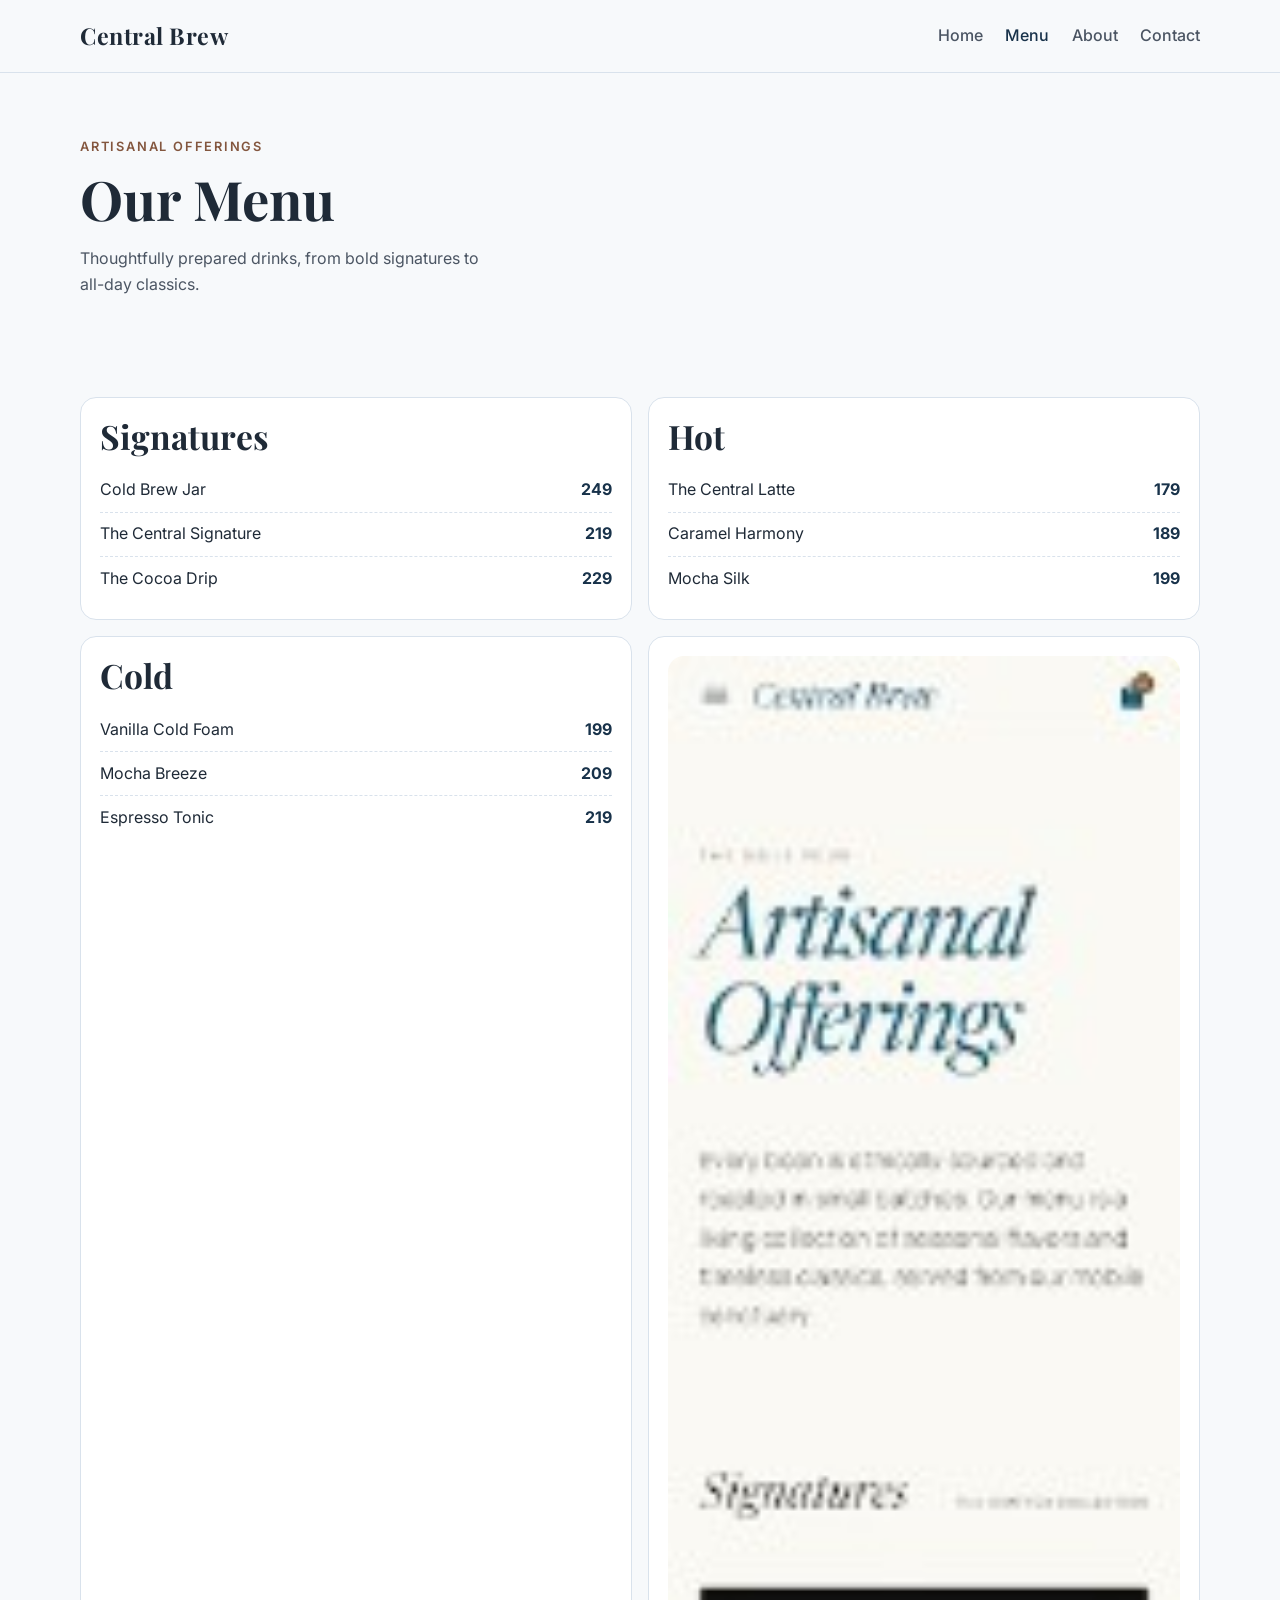
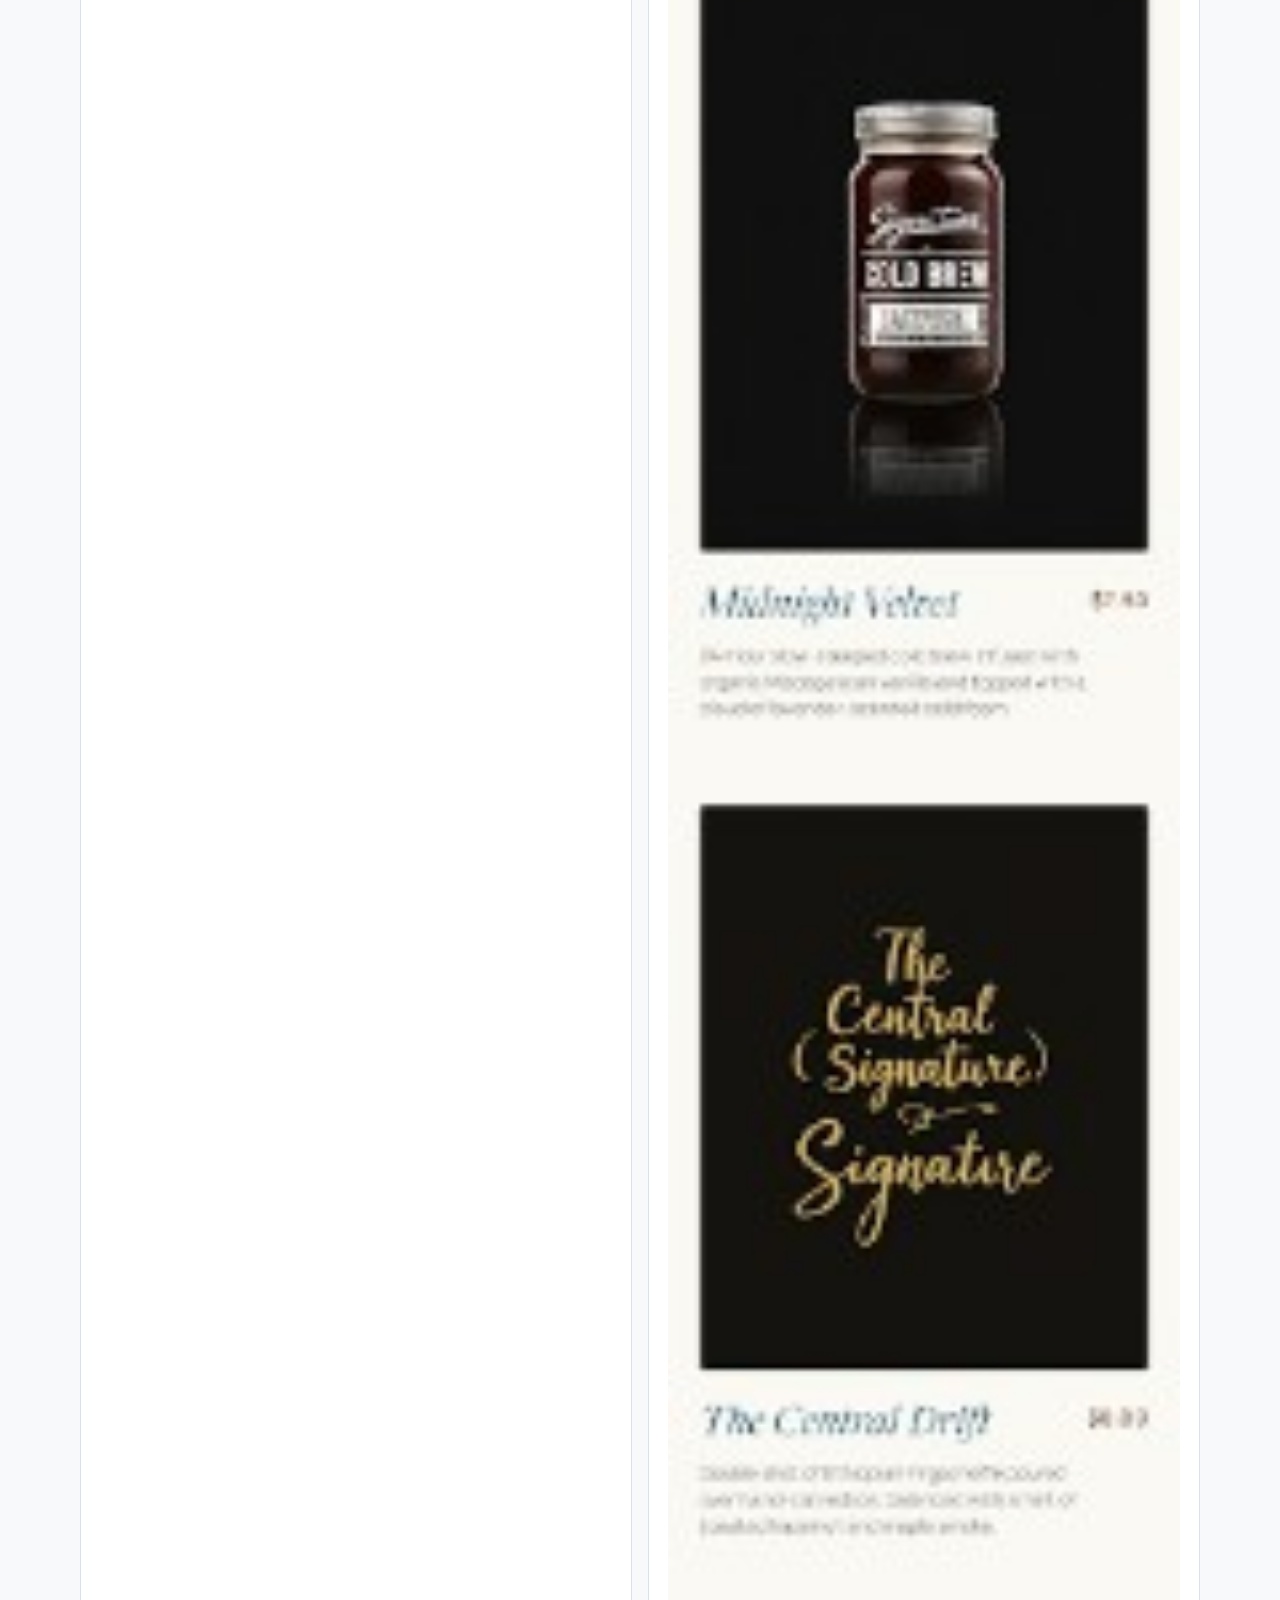
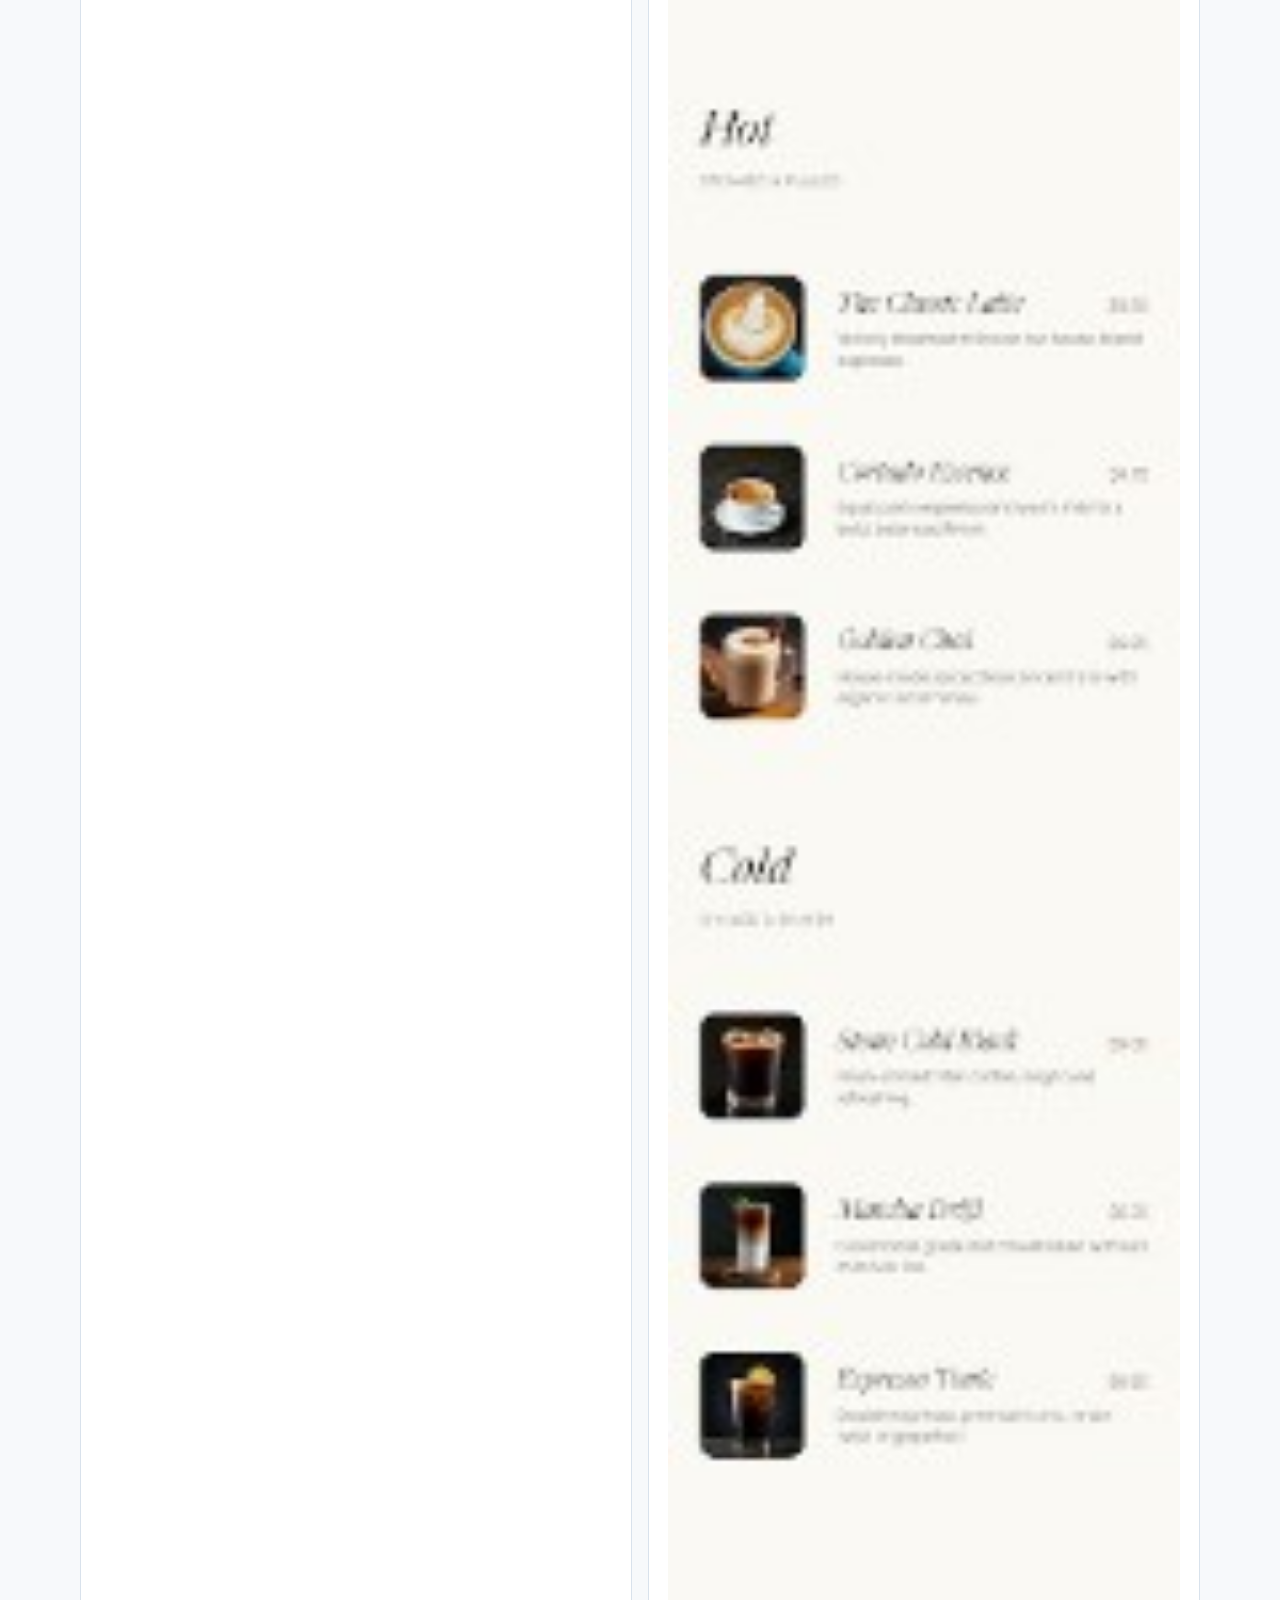
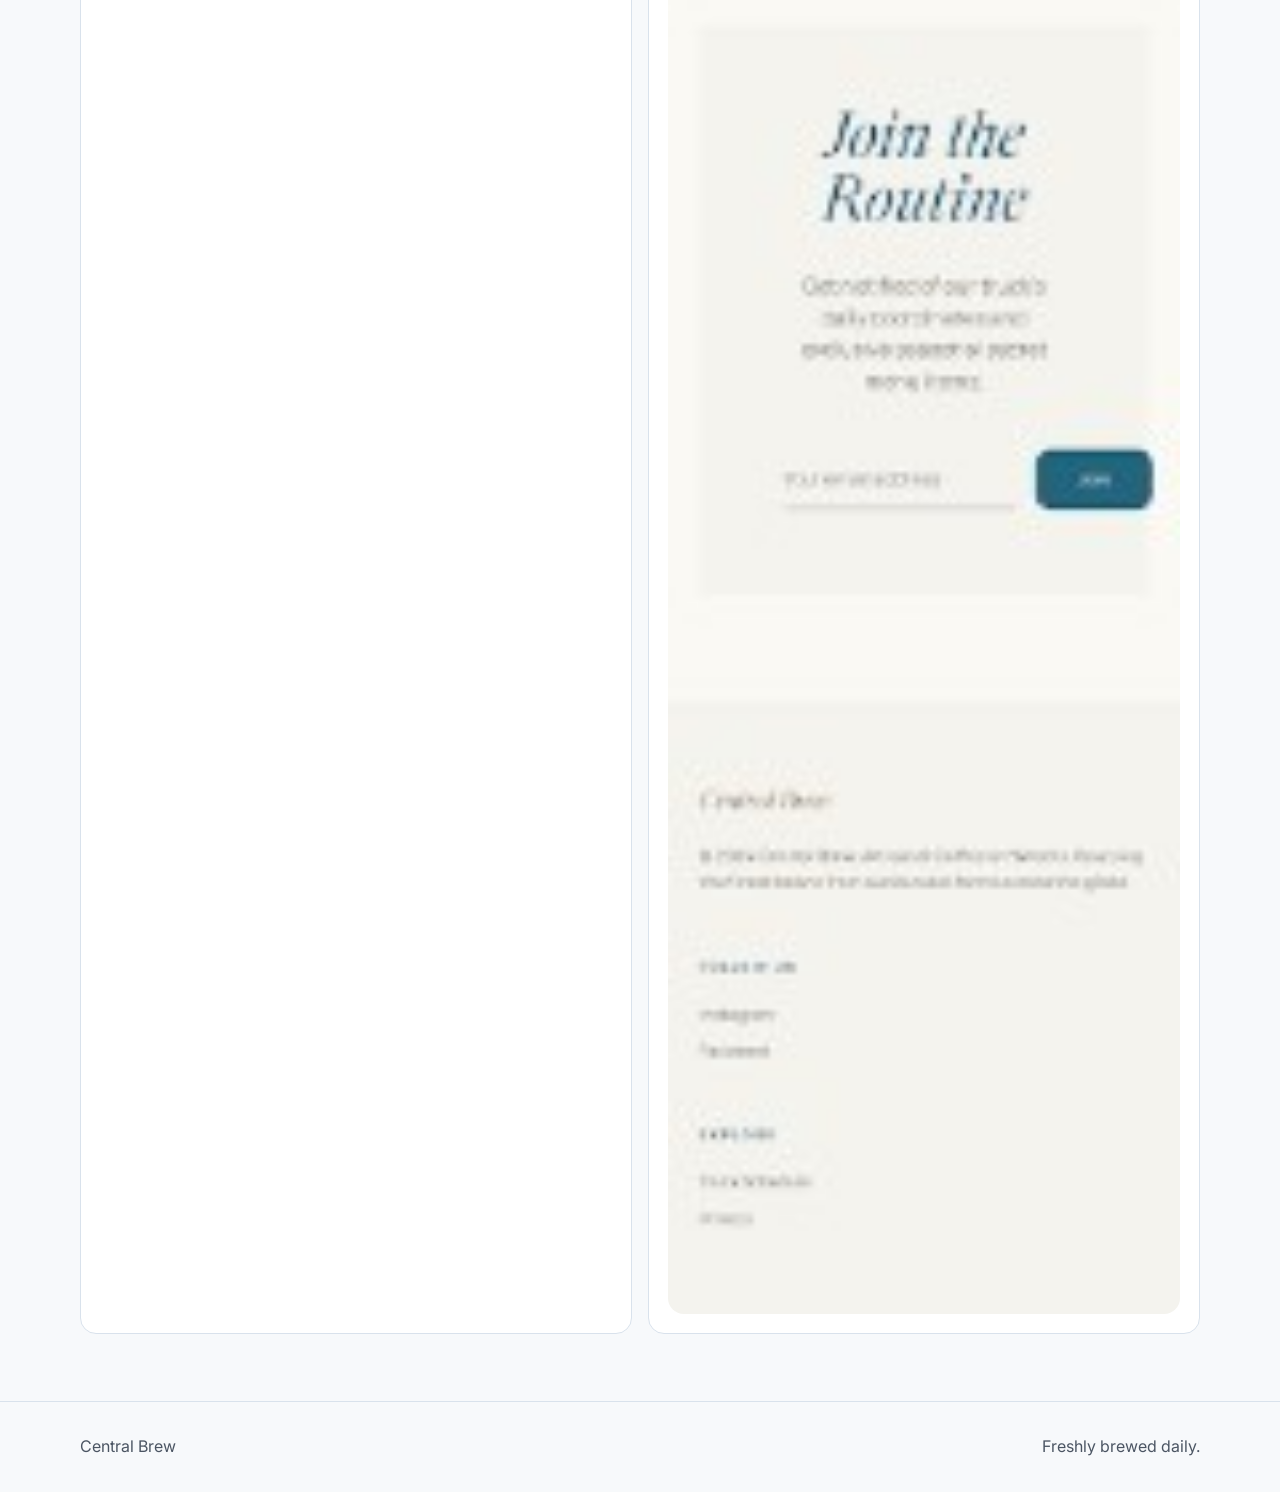
==== menu.html @ 84a4341a "Initial commit" ====
<!DOCTYPE html>
<html lang="en">
  <head>
    <meta charset="UTF-8" />
    <meta name="viewport" content="width=device-width, initial-scale=1.0" />
    <meta name="description" content="Central Brew menu with signatures, hot and cold coffee." />
    <title>Central Brew | Menu</title>
    <link rel="preconnect" href="https://fonts.googleapis.com" />
    <link rel="preconnect" href="https://fonts.gstatic.com" crossorigin />
    <link
      href="https://fonts.googleapis.com/css2?family=Playfair+Display:wght@500;700&family=Inter:wght@400;500;600;700&display=swap"
      rel="stylesheet"
    />
    <link rel="stylesheet" href="assets/css/styles.css" />
  </head>
  <body>
    <header class="site-header">
      <div class="container nav-wrap">
        <a class="brand" href="index.html">Central Brew</a>
        <button class="nav-toggle" aria-label="Toggle menu" aria-expanded="false">
          <span></span><span></span><span></span>
        </button>
        <nav class="site-nav" aria-label="Main navigation">
          <a href="index.html">Home</a>
          <a href="menu.html">Menu</a>
          <a href="about.html">About</a>
          <a href="contact.html">Contact</a>
        </nav>
      </div>
    </header>

    <main class="page-main">
      <section class="section">
        <div class="container">
          <p class="eyebrow">Artisanal Offerings</p>
          <h1 class="page-title">Our Menu</h1>
          <p class="lead narrow">
            Thoughtfully prepared drinks, from bold signatures to all-day classics.
          </p>
        </div>
      </section>

      <section class="section menu-section">
        <div class="container two-col">
          <article class="menu-card">
            <h2>Signatures</h2>
            <ul>
              <li><span>Cold Brew Jar</span><strong>249</strong></li>
              <li><span>The Central Signature</span><strong>219</strong></li>
              <li><span>The Cocoa Drip</span><strong>229</strong></li>
            </ul>
          </article>
          <article class="menu-card">
            <h2>Hot</h2>
            <ul>
              <li><span>The Central Latte</span><strong>179</strong></li>
              <li><span>Caramel Harmony</span><strong>189</strong></li>
              <li><span>Mocha Silk</span><strong>199</strong></li>
            </ul>
          </article>
          <article class="menu-card">
            <h2>Cold</h2>
            <ul>
              <li><span>Vanilla Cold Foam</span><strong>199</strong></li>
              <li><span>Mocha Breeze</span><strong>209</strong></li>
              <li><span>Espresso Tonic</span><strong>219</strong></li>
            </ul>
          </article>
          <article class="menu-card image-card">
            <img src="assets/images/menu-reference.png" alt="Central Brew menu style reference" />
          </article>
        </div>
      </section>
    </main>

    <footer class="site-footer">
      <div class="container footer-wrap">
        <p>Central Brew</p>
        <p>Freshly brewed daily.</p>
      </div>
    </footer>

    <script src="assets/js/main.js"></script>
  </body>
</html>
---- assets/css/styles.css ----
:root {
  --bg: #f7f9fb;
  --surface: #ffffff;
  --muted-surface: #edf3f8;
  --text: #1f2a37;
  --text-soft: #4b5563;
  --primary: #18324a;
  --primary-strong: #0f2436;
  --accent: #83563e;
  --border: #d9e2ec;
  --radius: 16px;
  --shadow: 0 10px 30px rgba(16, 24, 40, 0.08);
}

*,
*::before,
*::after {
  box-sizing: border-box;
}

html,
body {
  margin: 0;
  padding: 0;
}

body {
  font-family: "Inter", sans-serif;
  background: var(--bg);
  color: var(--text);
  line-height: 1.6;
}

img {
  max-width: 100%;
  display: block;
  border-radius: var(--radius);
}

a {
  color: inherit;
  text-decoration: none;
}

.container {
  width: min(1120px, 92%);
  margin-inline: auto;
}

.site-header {
  position: sticky;
  top: 0;
  z-index: 10;
  background: rgba(247, 249, 251, 0.95);
  border-bottom: 1px solid var(--border);
  backdrop-filter: blur(8px);
}

.nav-wrap {
  min-height: 72px;
  display: flex;
  align-items: center;
  justify-content: space-between;
  gap: 1rem;
}

.brand {
  font-family: "Playfair Display", serif;
  font-size: 1.45rem;
  font-weight: 700;
  letter-spacing: 0.5px;
}

.site-nav {
  display: flex;
  align-items: center;
  gap: 1.4rem;
}

.site-nav a {
  color: var(--text-soft);
  font-weight: 500;
  transition: color 0.2s ease;
}

.site-nav a:hover,
.site-nav a.active {
  color: var(--primary);
}

.nav-toggle {
  display: none;
  background: transparent;
  border: 0;
  padding: 0.2rem;
  cursor: pointer;
}

.nav-toggle span {
  width: 24px;
  height: 2px;
  background: var(--text);
  display: block;
  margin: 5px 0;
}

.hero {
  padding: 5rem 0 3rem;
}

.hero-grid {
  display: grid;
  grid-template-columns: 1.1fr 1fr;
  gap: 2rem;
  align-items: center;
}

.eyebrow {
  text-transform: uppercase;
  letter-spacing: 0.14em;
  color: var(--accent);
  font-weight: 600;
  font-size: 0.8rem;
  margin-bottom: 0.65rem;
}

h1,
h2,
h3 {
  font-family: "Playfair Display", serif;
  line-height: 1.15;
  margin: 0 0 0.8rem;
}

h1 {
  font-size: clamp(2rem, 5vw, 3.4rem);
}

h2 {
  font-size: clamp(1.5rem, 3.5vw, 2.1rem);
}

h3 {
  font-size: 1.2rem;
}

.lead {
  color: var(--text-soft);
  max-width: 52ch;
}

.narrow {
  max-width: 40ch;
}

.actions {
  display: flex;
  gap: 0.8rem;
  margin-top: 1.4rem;
  flex-wrap: wrap;
}

.btn {
  display: inline-block;
  padding: 0.72rem 1.2rem;
  border-radius: 999px;
  font-weight: 600;
  border: 1px solid transparent;
}

.btn-primary {
  background: var(--primary);
  color: #ffffff;
}

.btn-primary:hover {
  background: var(--primary-strong);
}

.btn-secondary {
  border-color: var(--border);
  color: var(--text);
  background: var(--surface);
}

.hero-media img {
  box-shadow: var(--shadow);
  aspect-ratio: 4 / 5;
  object-fit: cover;
}

.section {
  padding: 2rem 0 3.2rem;
}

.muted {
  background: var(--muted-surface);
}

.card-grid {
  display: grid;
  gap: 1rem;
}

.card-grid.three {
  grid-template-columns: repeat(3, minmax(0, 1fr));
}

.card {
  background: var(--surface);
  border: 1px solid var(--border);
  border-radius: var(--radius);
  padding: 1rem;
  box-shadow: var(--shadow);
  transition: transform 0.3s ease, box-shadow 0.3s ease;
}

.card p {
  margin: 0;
  color: var(--text-soft);
}

.card:hover {
  transform: translateY(-4px);
  box-shadow: 0 14px 34px rgba(16, 24, 40, 0.14);
}

.card img {
  margin-bottom: 0.8rem;
  width: 100%;
  aspect-ratio: 4 / 3;
  object-fit: cover;
}

.split {
  display: grid;
  gap: 1.4rem;
  grid-template-columns: 1fr 1fr;
  align-items: center;
}

.split.reverse {
  grid-template-columns: 1fr 1fr;
}

.text-link {
  color: var(--primary);
  font-weight: 600;
}

.page-main {
  padding-top: 1.2rem;
}

.page-title {
  margin-bottom: 0.5rem;
}

.two-col {
  display: grid;
  grid-template-columns: repeat(2, minmax(0, 1fr));
  gap: 1rem;
}

.menu-card {
  background: var(--surface);
  border: 1px solid var(--border);
  border-radius: var(--radius);
  padding: 1.2rem;
  transition: transform 0.28s ease, box-shadow 0.28s ease;
}

.menu-card:hover {
  transform: translateY(-3px);
  box-shadow: 0 12px 28px rgba(16, 24, 40, 0.12);
}

.menu-card ul {
  list-style: none;
  margin: 0;
  padding: 0;
}

.menu-card li {
  display: flex;
  justify-content: space-between;
  align-items: baseline;
  gap: 1rem;
  padding: 0.55rem 0;
  border-bottom: 1px dashed var(--border);
}

.menu-card li:last-child {
  border-bottom: 0;
}

.menu-card strong {
  color: var(--primary);
}

.image-card {
  display: flex;
  align-items: center;
  justify-content: center;
}

.image-card img {
  width: 100%;
  object-fit: contain;
}

.contact-list li {
  display: grid;
  grid-template-columns: 120px 1fr;
  align-items: start;
}

.contact-list span {
  font-weight: 600;
}

.contact-list p {
  margin: 0;
}

.map-placeholder {
  margin-top: 1rem;
  padding: 1.2rem;
  background: var(--surface);
  border: 1px dashed var(--border);
  border-radius: var(--radius);
}

.site-footer {
  border-top: 1px solid var(--border);
  padding: 1rem 0;
  margin-top: 1rem;
}

.footer-wrap {
  display: flex;
  justify-content: space-between;
  gap: 1rem;
  flex-wrap: wrap;
  color: var(--text-soft);
}

.reveal {
  opacity: 0;
  transform: translateY(20px);
  transition: opacity 0.6s ease, transform 0.6s ease;
}

.reveal.is-visible {
  opacity: 1;
  transform: translateY(0);
}

@media (prefers-reduced-motion: reduce) {
  .reveal,
  .card,
  .menu-card {
    transition: none;
    transform: none;
    opacity: 1;
  }
}

@media (max-width: 900px) {
  .hero-grid,
  .split,
  .split.reverse,
  .card-grid.three,
  .two-col {
    grid-template-columns: 1fr;
  }
}

@media (max-width: 760px) {
  .nav-toggle {
    display: block;
  }

  .site-nav {
    position: absolute;
    inset: 72px 0 auto;
    background: var(--surface);
    border-bottom: 1px solid var(--border);
    padding: 0.8rem 4%;
    flex-direction: column;
    align-items: flex-start;
    display: none;
  }

  .site-nav.open {
    display: flex;
  }
}
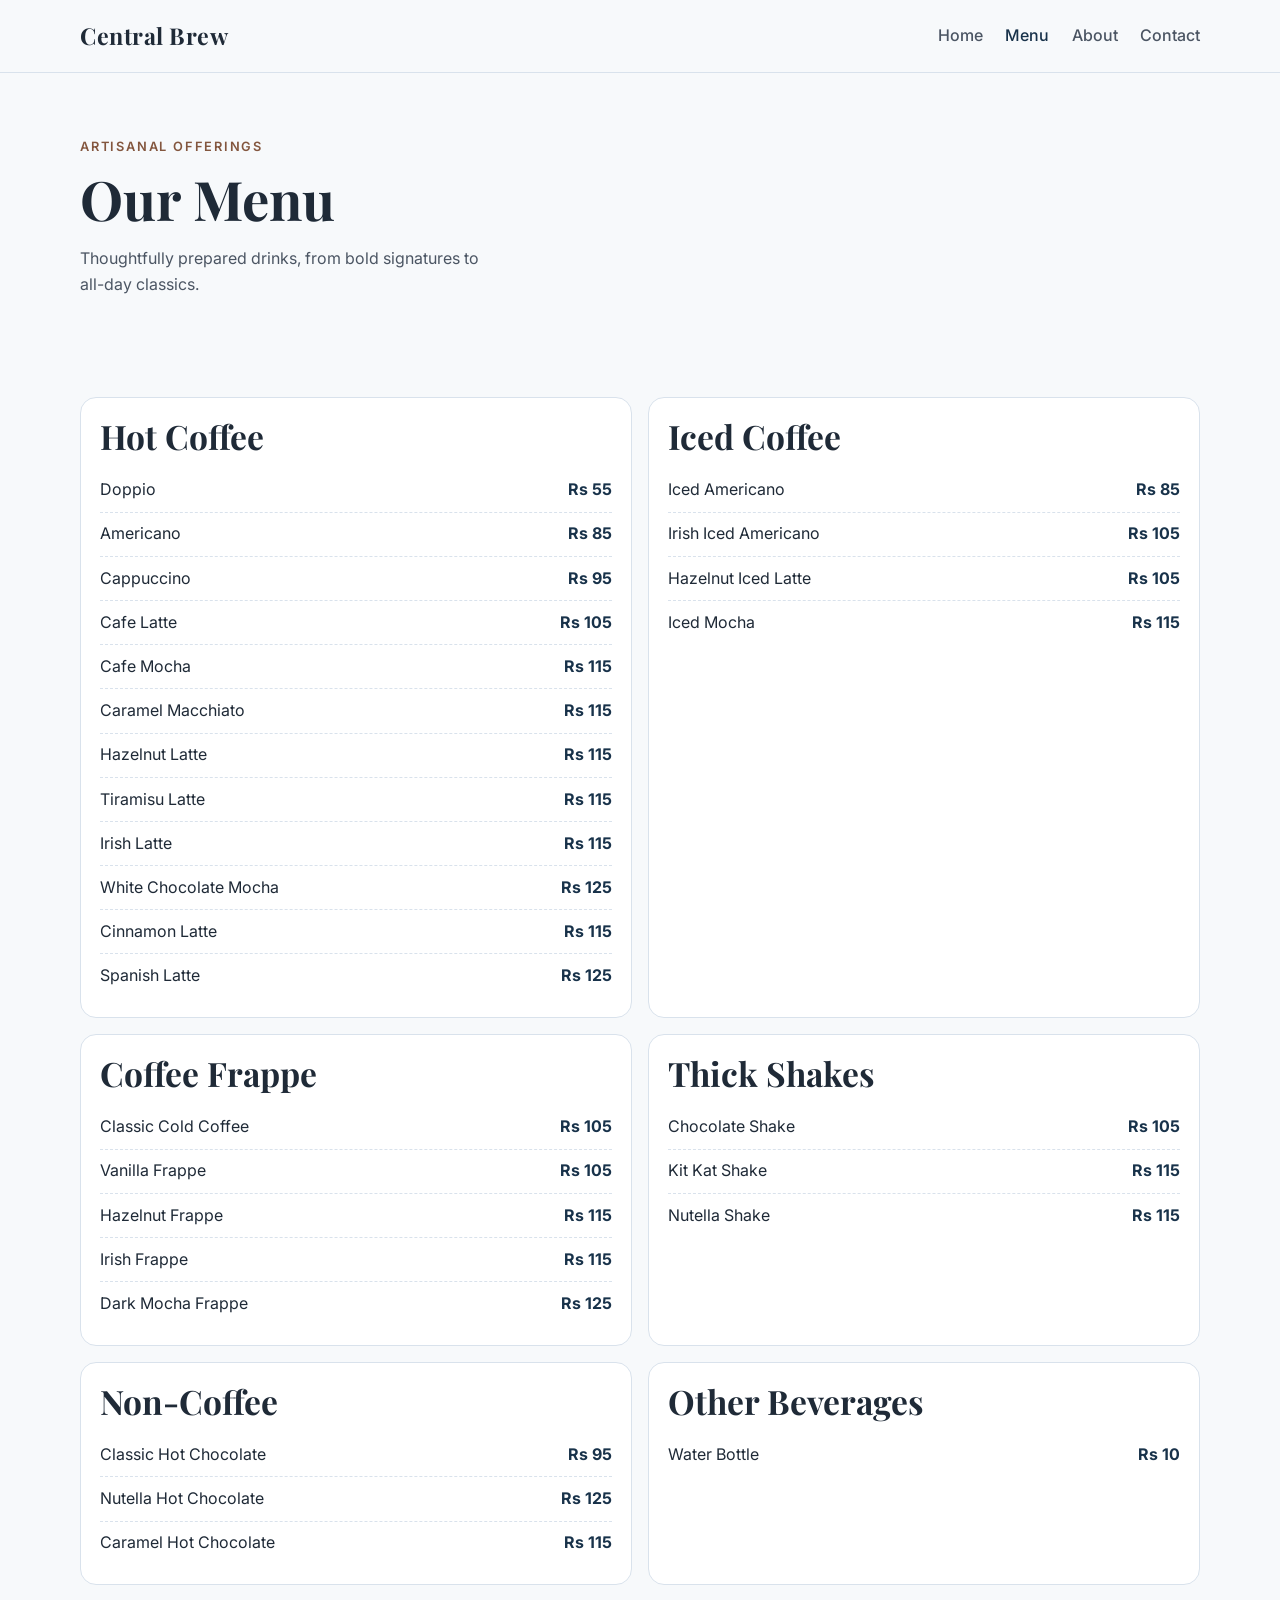
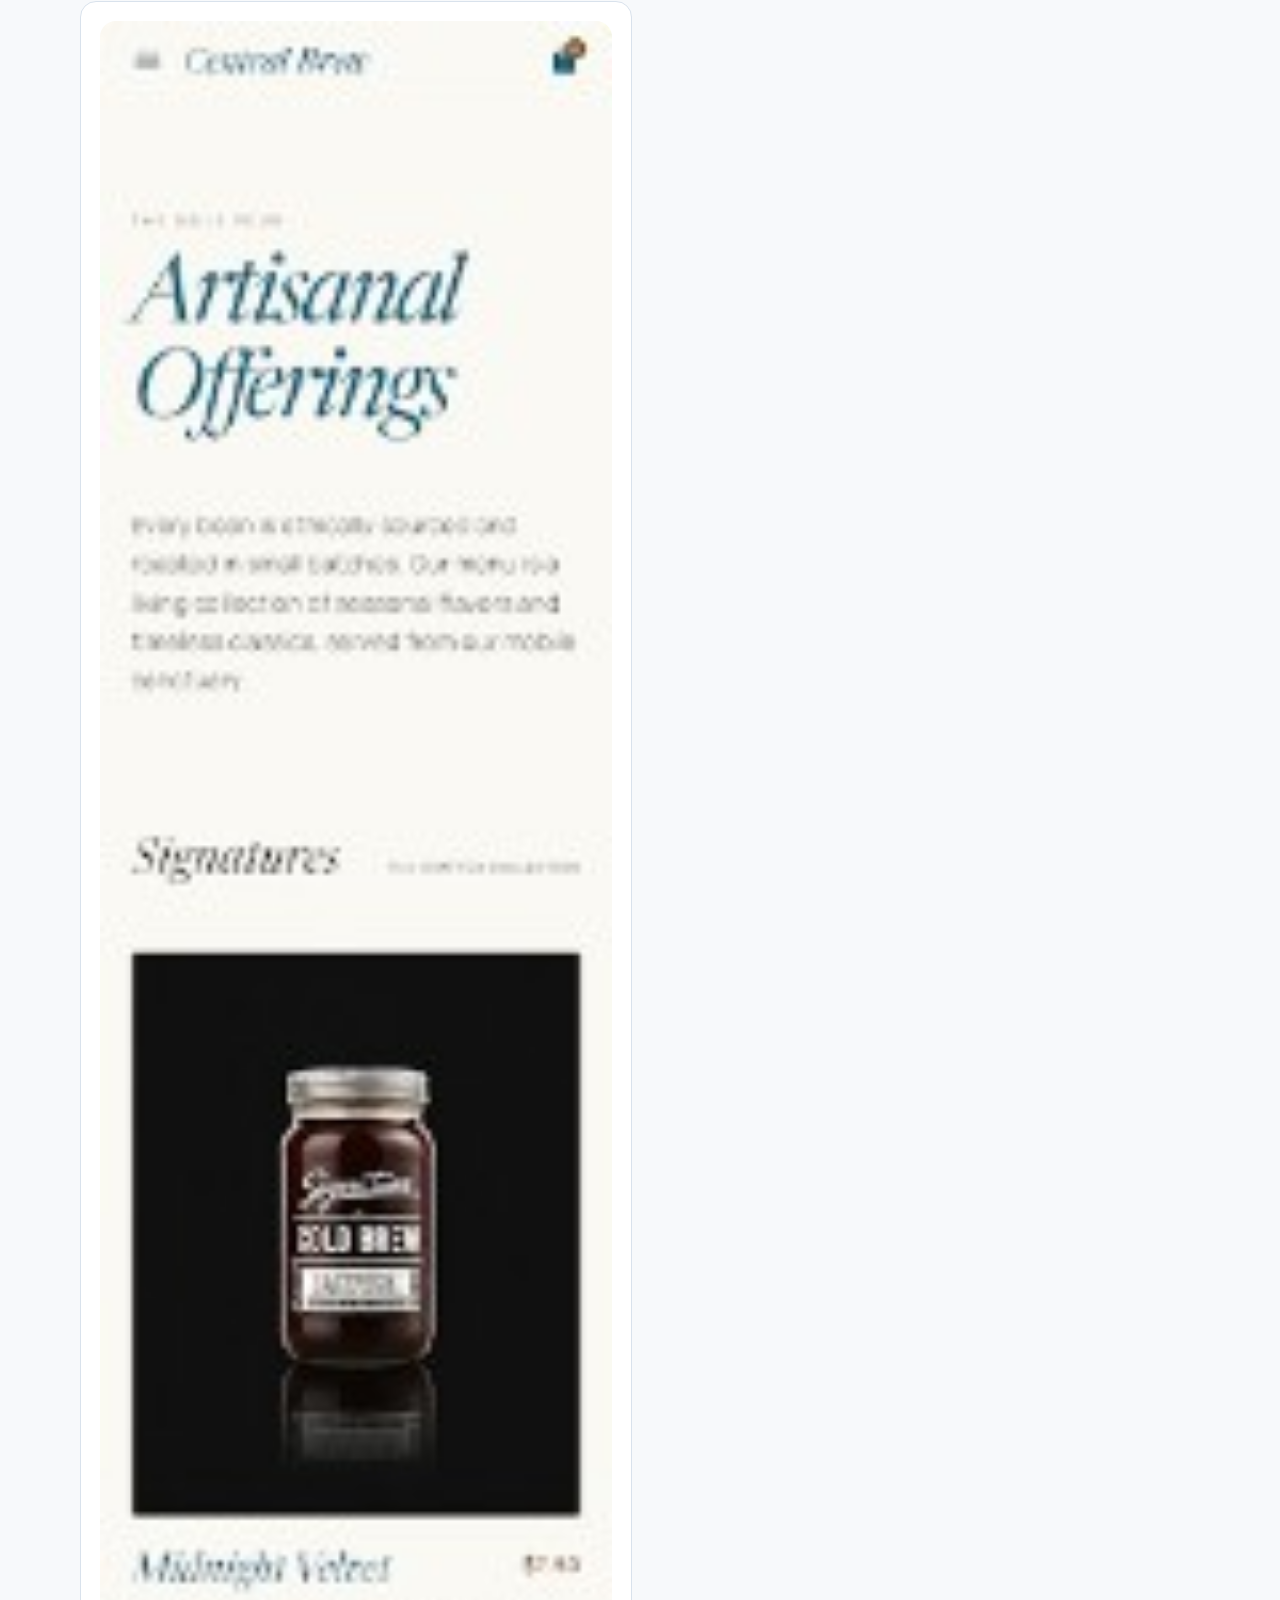
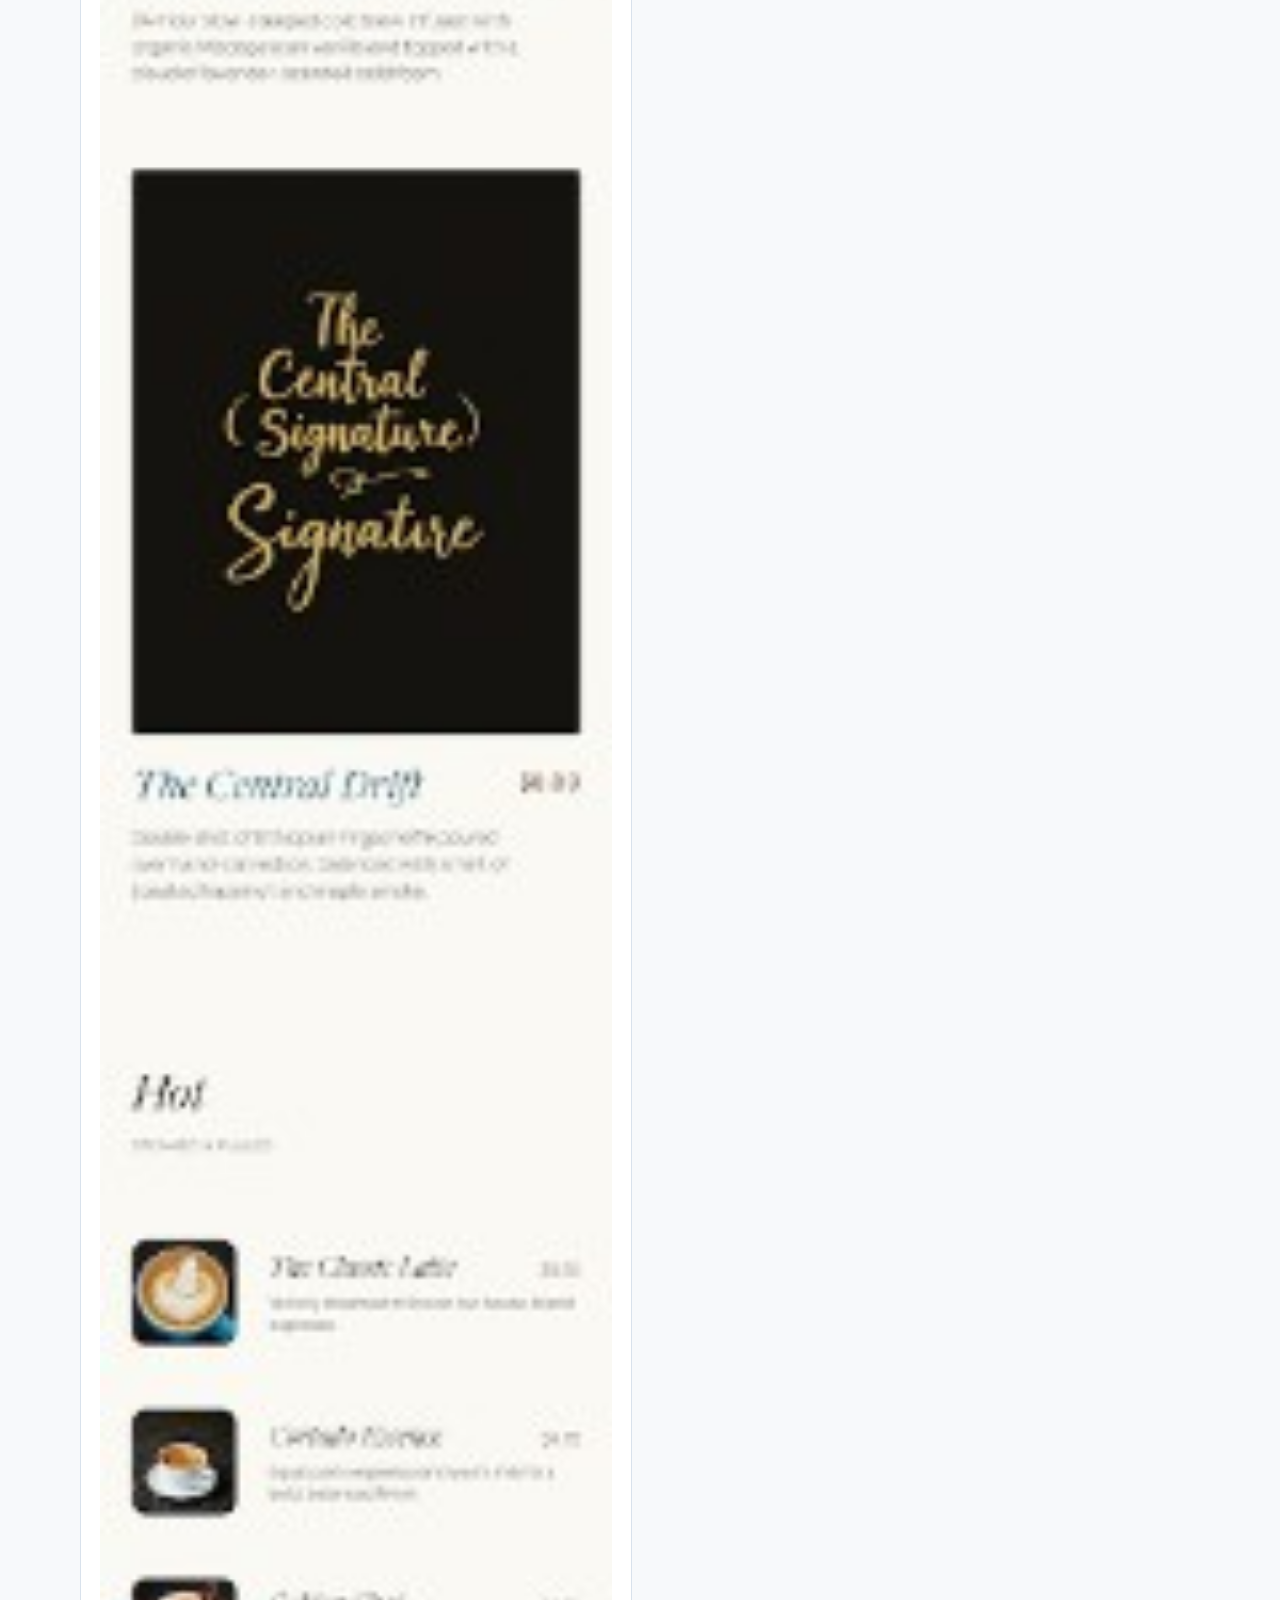
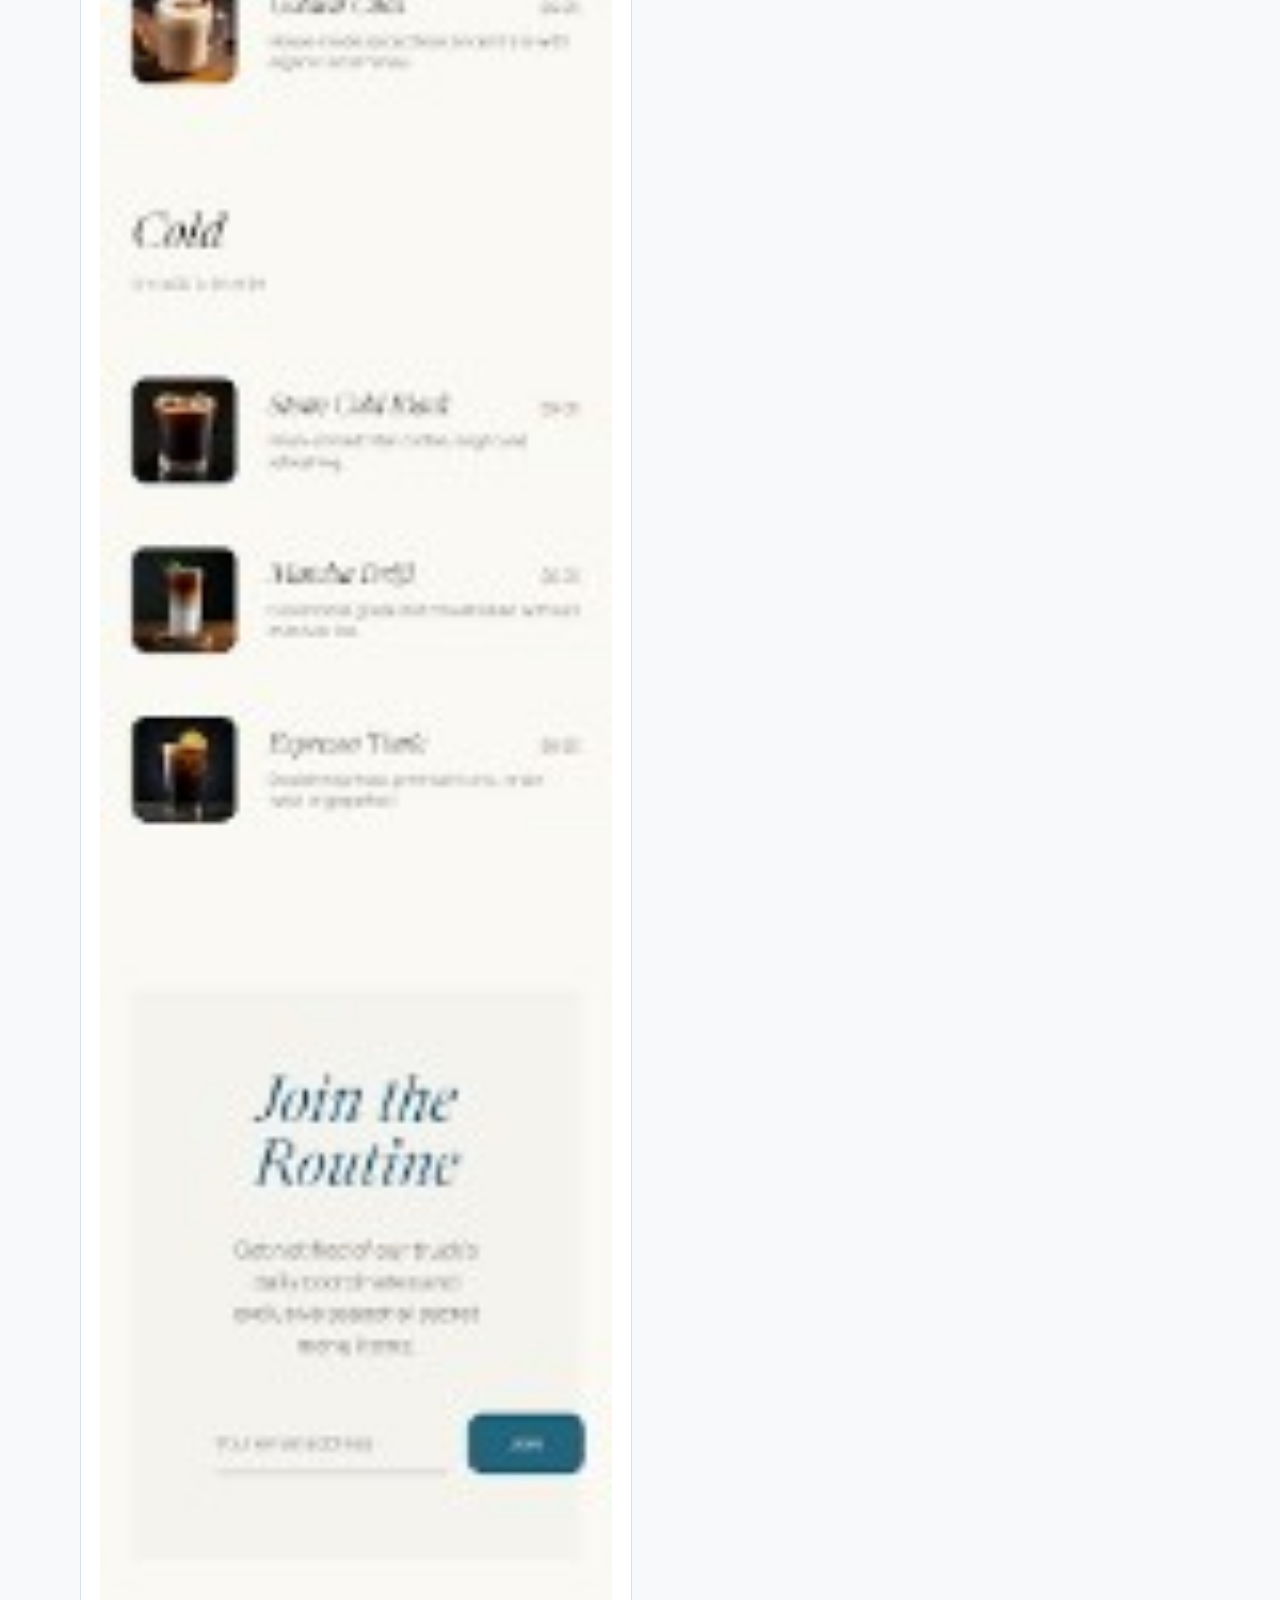
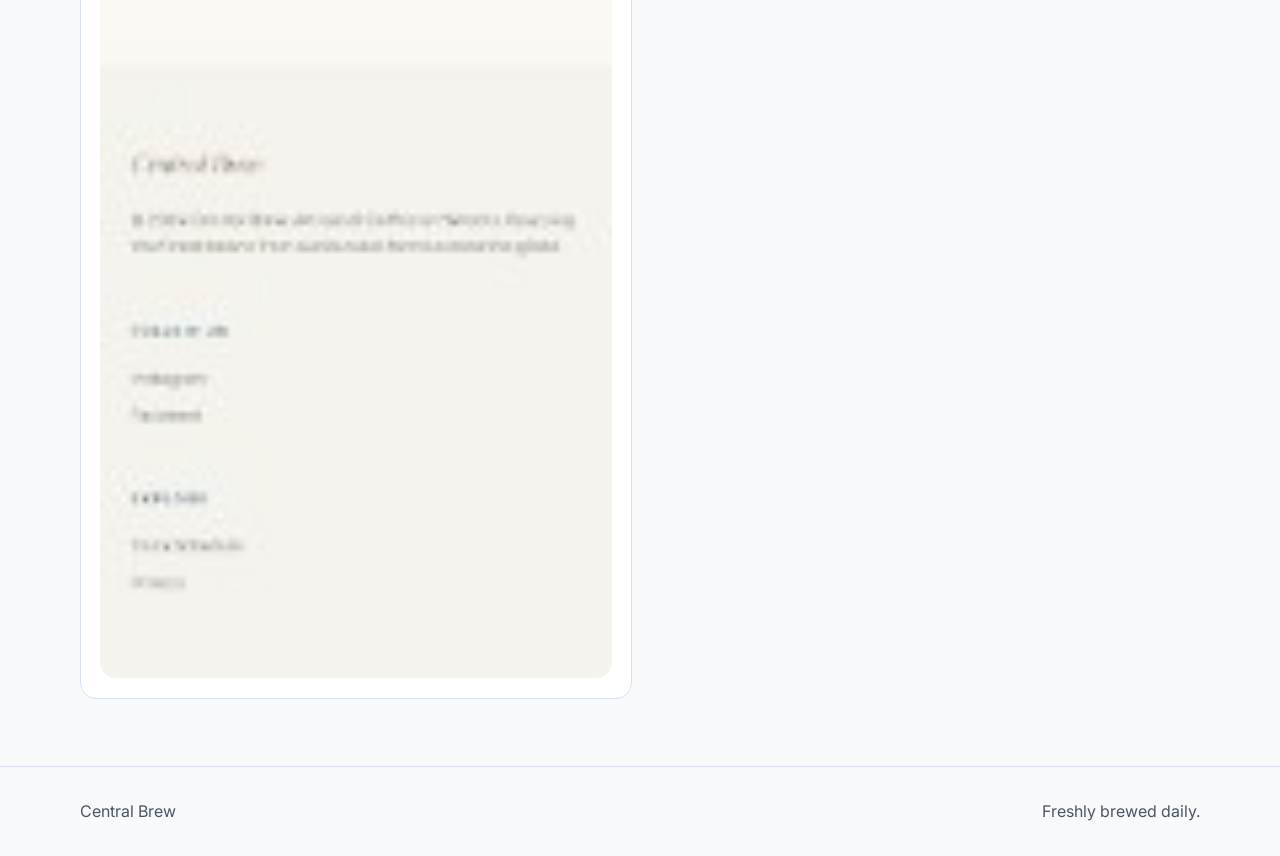
==== commit 8017a2bb: "feat: Update menu items and categories on the menu page." ====
--- a/menu.html
+++ b/menu.html
@@ -43,27 +43,61 @@
       <section class="section menu-section">
         <div class="container two-col">
           <article class="menu-card">
-            <h2>Signatures</h2>
+            <h2>Hot Coffee</h2>
             <ul>
-              <li><span>Cold Brew Jar</span><strong>249</strong></li>
-              <li><span>The Central Signature</span><strong>219</strong></li>
-              <li><span>The Cocoa Drip</span><strong>229</strong></li>
+              <li><span>Doppio</span><strong>Rs 55</strong></li>
+              <li><span>Americano</span><strong>Rs 85</strong></li>
+              <li><span>Cappuccino</span><strong>Rs 95</strong></li>
+              <li><span>Cafe Latte</span><strong>Rs 105</strong></li>
+              <li><span>Cafe Mocha</span><strong>Rs 115</strong></li>
+              <li><span>Caramel Macchiato</span><strong>Rs 115</strong></li>
+              <li><span>Hazelnut Latte</span><strong>Rs 115</strong></li>
+              <li><span>Tiramisu Latte</span><strong>Rs 115</strong></li>
+              <li><span>Irish Latte</span><strong>Rs 115</strong></li>
+              <li><span>White Chocolate Mocha</span><strong>Rs 125</strong></li>
+              <li><span>Cinnamon Latte</span><strong>Rs 115</strong></li>
+              <li><span>Spanish Latte</span><strong>Rs 125</strong></li>
             </ul>
           </article>
           <article class="menu-card">
-            <h2>Hot</h2>
+            <h2>Iced Coffee</h2>
             <ul>
-              <li><span>The Central Latte</span><strong>179</strong></li>
-              <li><span>Caramel Harmony</span><strong>189</strong></li>
-              <li><span>Mocha Silk</span><strong>199</strong></li>
+              <li><span>Iced Americano</span><strong>Rs 85</strong></li>
+              <li><span>Irish Iced Americano</span><strong>Rs 105</strong></li>
+              <li><span>Hazelnut Iced Latte</span><strong>Rs 105</strong></li>
+              <li><span>Iced Mocha</span><strong>Rs 115</strong></li>
             </ul>
           </article>
           <article class="menu-card">
-            <h2>Cold</h2>
+            <h2>Coffee Frappe</h2>
             <ul>
-              <li><span>Vanilla Cold Foam</span><strong>199</strong></li>
-              <li><span>Mocha Breeze</span><strong>209</strong></li>
-              <li><span>Espresso Tonic</span><strong>219</strong></li>
+              <li><span>Classic Cold Coffee</span><strong>Rs 105</strong></li>
+              <li><span>Vanilla Frappe</span><strong>Rs 105</strong></li>
+              <li><span>Hazelnut Frappe</span><strong>Rs 115</strong></li>
+              <li><span>Irish Frappe</span><strong>Rs 115</strong></li>
+              <li><span>Dark Mocha Frappe</span><strong>Rs 125</strong></li>
+            </ul>
+          </article>
+          <article class="menu-card">
+            <h2>Thick Shakes</h2>
+            <ul>
+              <li><span>Chocolate Shake</span><strong>Rs 105</strong></li>
+              <li><span>Kit Kat Shake</span><strong>Rs 115</strong></li>
+              <li><span>Nutella Shake</span><strong>Rs 115</strong></li>
+            </ul>
+          </article>
+          <article class="menu-card">
+            <h2>Non-Coffee</h2>
+            <ul>
+              <li><span>Classic Hot Chocolate</span><strong>Rs 95</strong></li>
+              <li><span>Nutella Hot Chocolate</span><strong>Rs 125</strong></li>
+              <li><span>Caramel Hot Chocolate</span><strong>Rs 115</strong></li>
+            </ul>
+          </article>
+          <article class="menu-card">
+            <h2>Other Beverages</h2>
+            <ul>
+              <li><span>Water Bottle</span><strong>Rs 10</strong></li>
             </ul>
           </article>
           <article class="menu-card image-card">
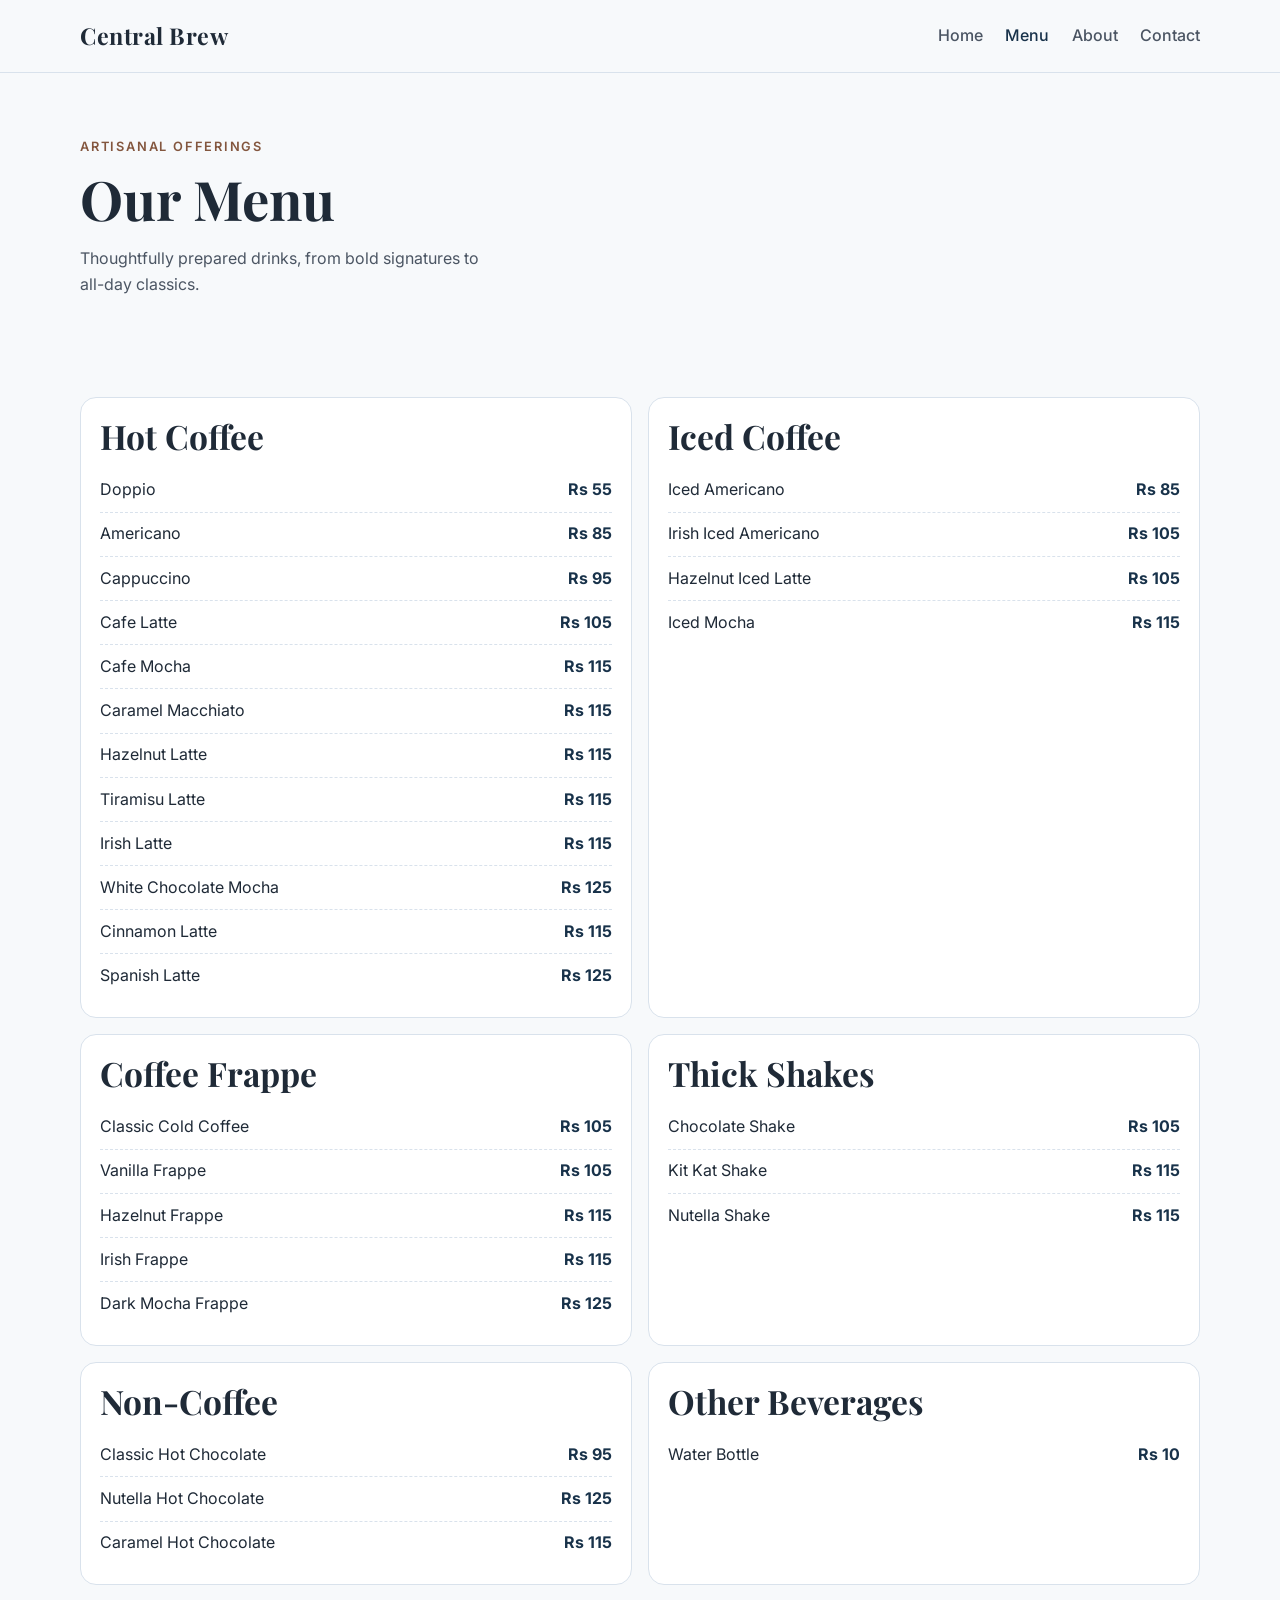
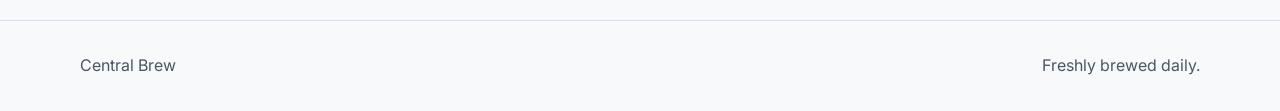
==== commit 63d28cc4: "feat: Implement comprehensive global styling and responsive layout with a new CSS stylesheet and upd" ====
--- a/menu.html
+++ b/menu.html
@@ -100,9 +100,6 @@
               <li><span>Water Bottle</span><strong>Rs 10</strong></li>
             </ul>
           </article>
-          <article class="menu-card image-card">
-            <img src="assets/images/menu-reference.png" alt="Central Brew menu style reference" />
-          </article>
         </div>
       </section>
     </main>
--- a/assets/css/styles.css
+++ b/assets/css/styles.css
@@ -193,6 +193,11 @@
   padding: 2rem 0 3.2rem;
 }
 
+.menu-section {
+  /* Reduce extra vertical whitespace before the footer */
+  padding-bottom: 1.2rem;
+}
+
 .muted {
   background: var(--muted-surface);
 }
